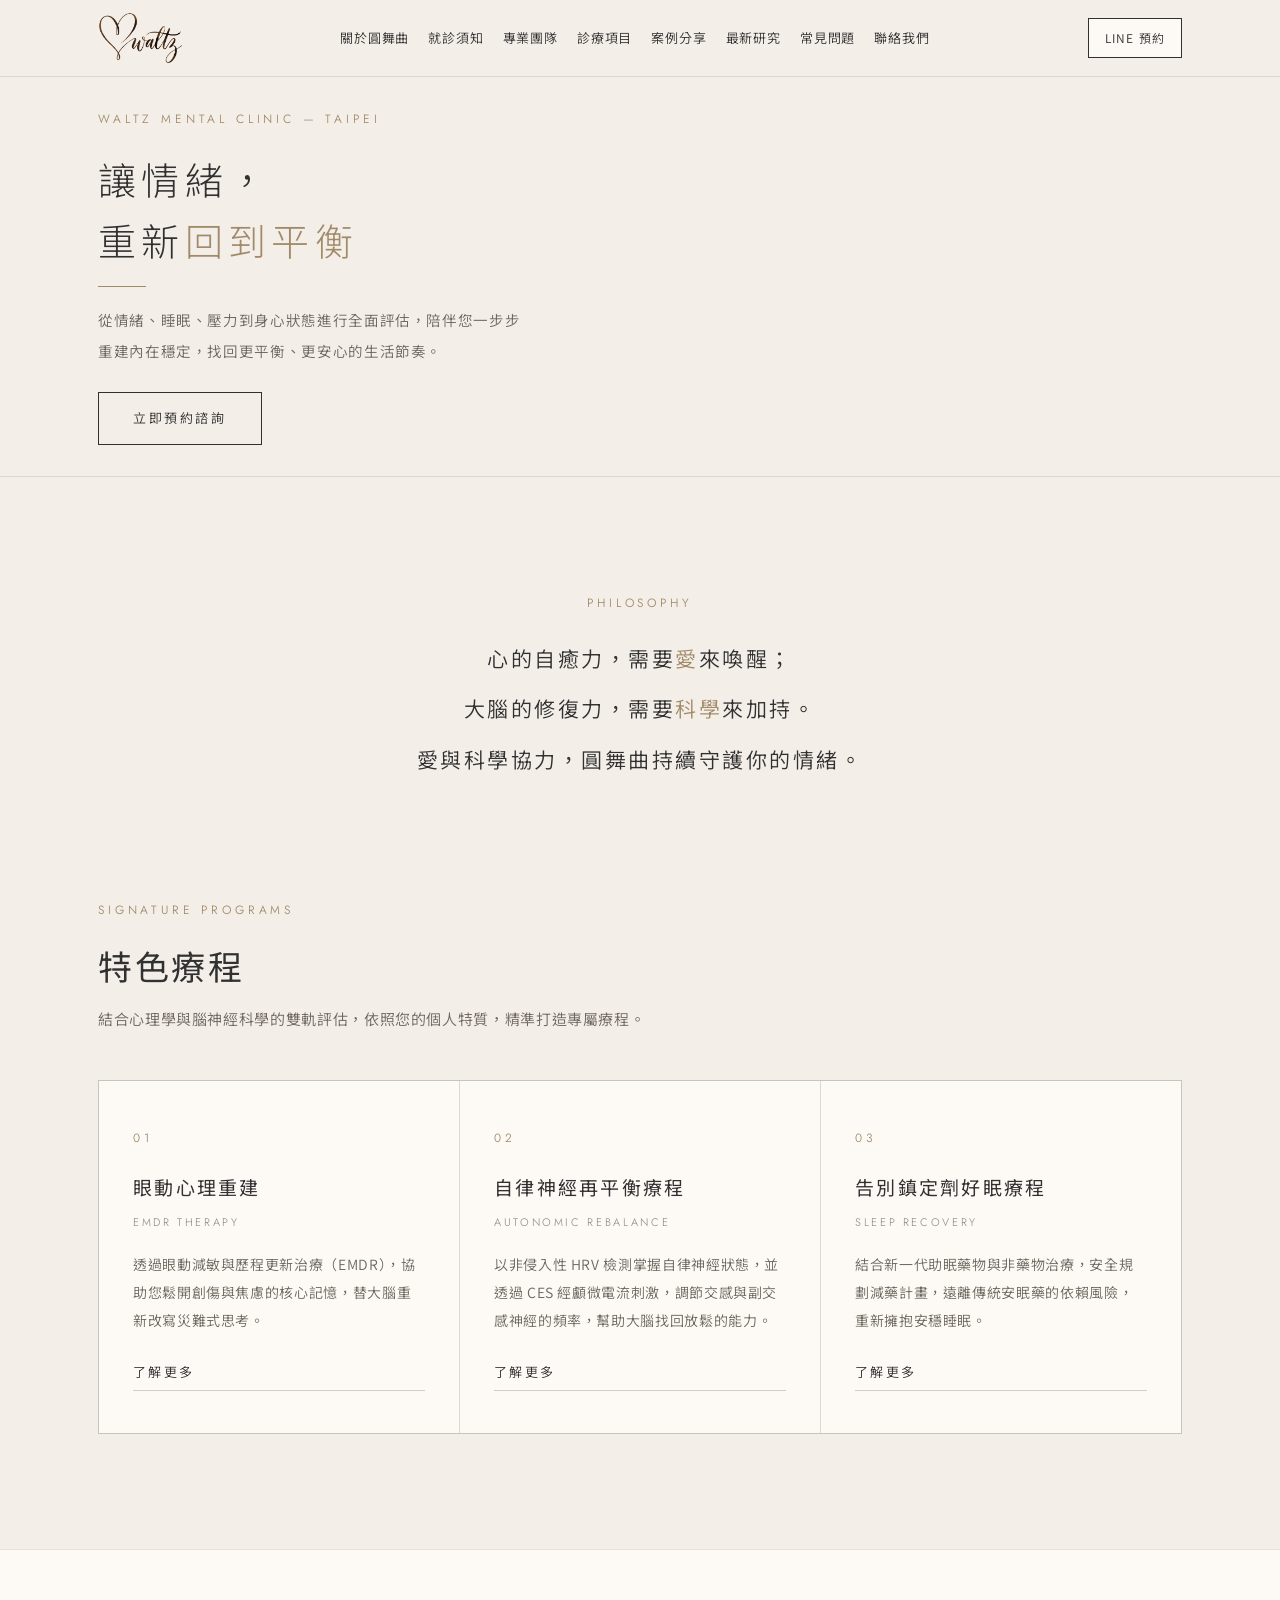
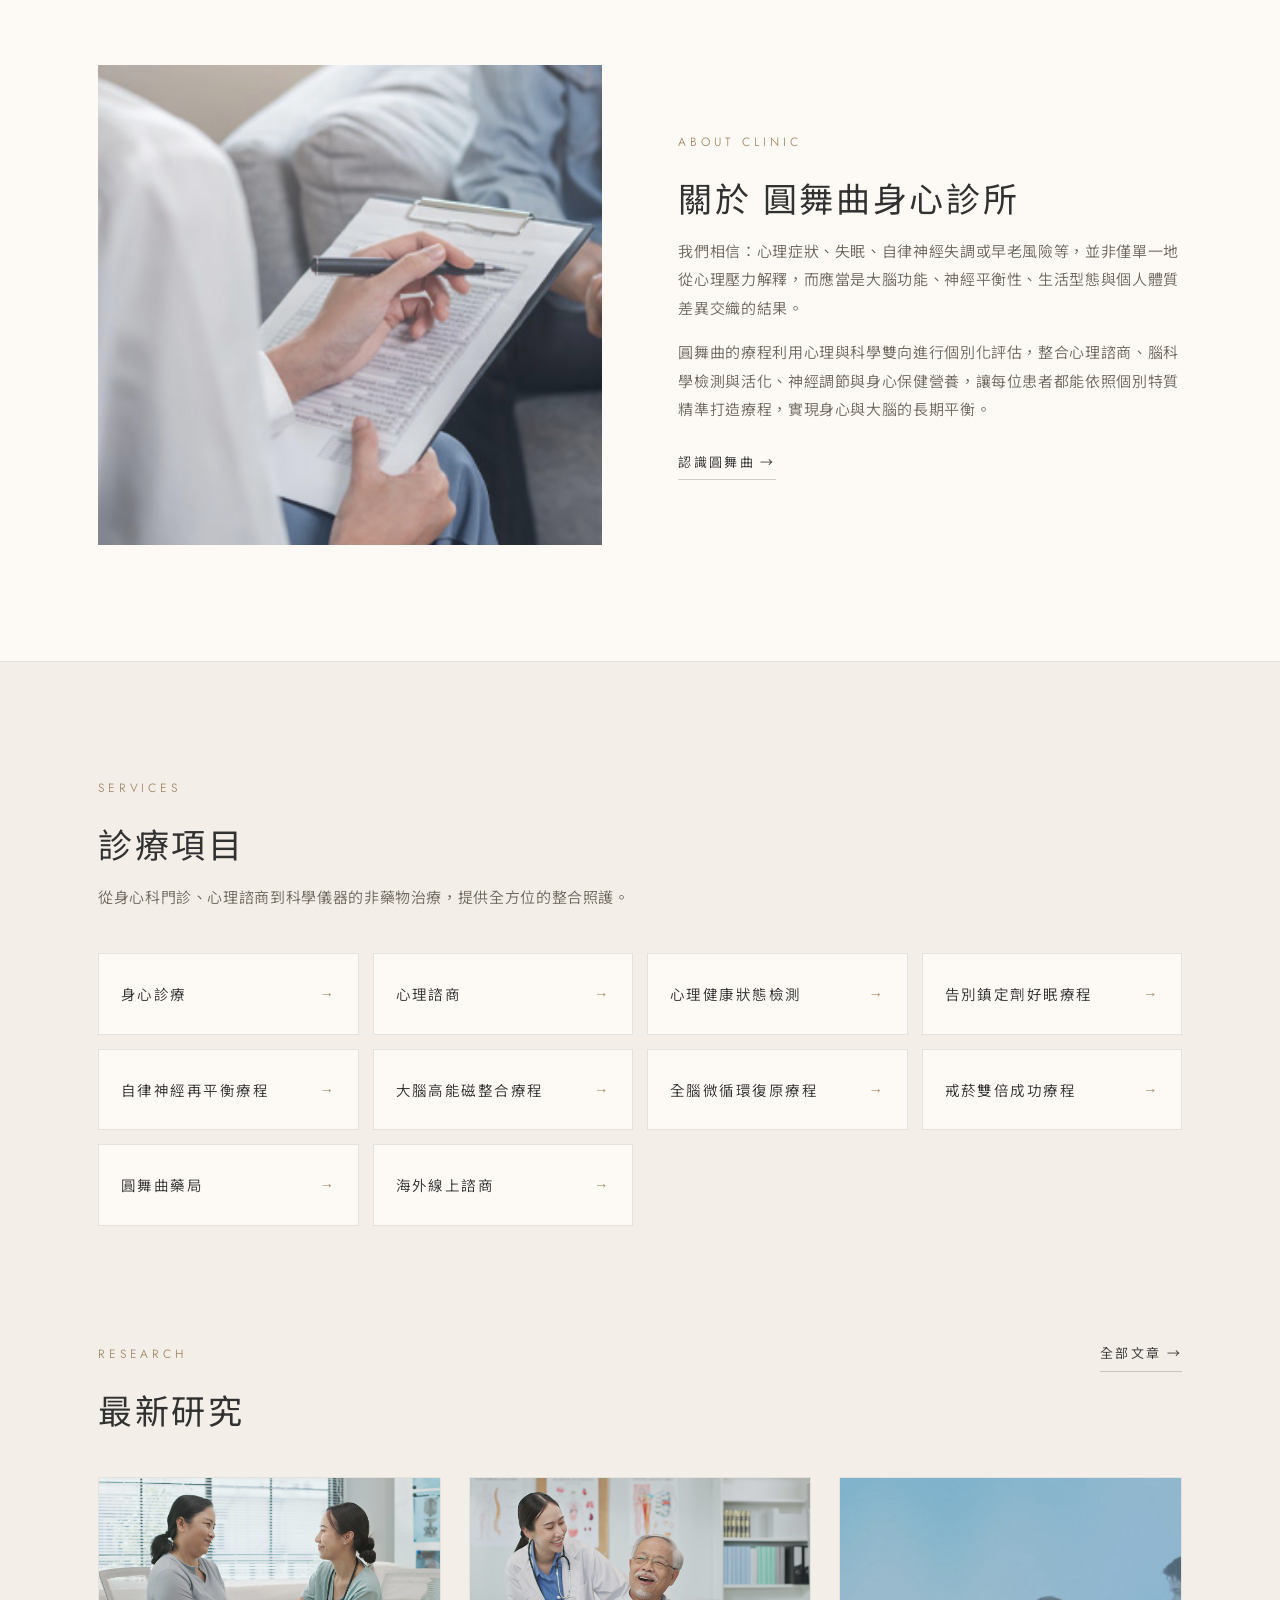
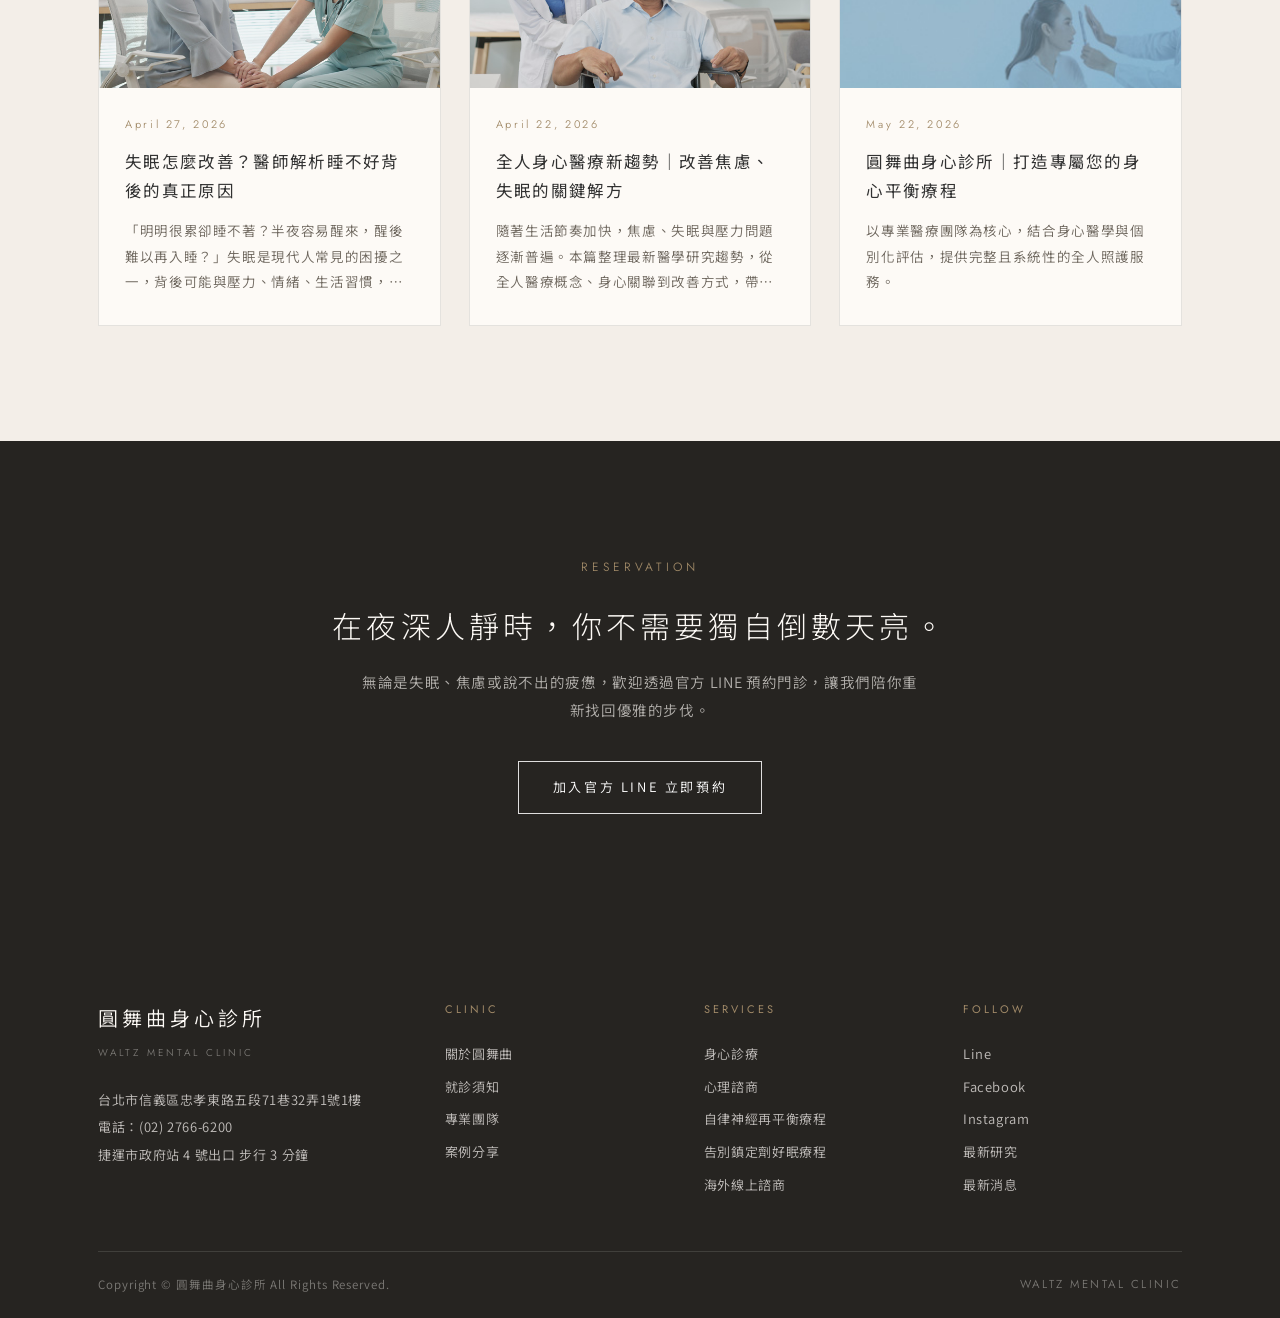
==== index.html @ 3dc19c8d "圓舞曲身心診所網站：補上 css/js/images/media 資源資料夾 Co-Authored-By: Claude Fable 5 <noreply@anthropic.com>" ====
<!DOCTYPE html>
<html lang="zh-Hant">
<head>
<meta charset="UTF-8">
<meta name="viewport" content="width=device-width, initial-scale=1.0">
<title>圓舞曲身心診所｜Waltz Mental Clinic</title>
<meta name="description" content="圓舞曲身心診所－台北信義區身心科診所。整合心理諮商、腦科學檢測與神經調節，為您量身打造身心平衡療程。">
<link rel="preconnect" href="https://fonts.googleapis.com">
<link href="https://fonts.googleapis.com/css2?family=Jost:wght@300;400;500&family=Noto+Sans+TC:wght@300;400;500&display=swap" rel="stylesheet">
<link rel="stylesheet" href="css/style.css">
</head>
<body>

<header>
  <div class="wrap nav">
    <a class="brand" href="index.html"><img src="images/logo-script.png" alt="Waltz 圓舞曲身心診所"></a>
    <nav class="menu">
      <a href="about.html">關於圓舞曲</a>
      <a href="instructions.html">就診須知</a>
      <a href="team.html">專業團隊</a>
      <a href="service.html">診療項目</a>
      <a href="cases.html">案例分享</a>
      <a href="blog.html">最新研究</a>
      <a href="faq.html">常見問題</a>
      <a href="contact.html">聯絡我們</a>
    </nav>
    <a class="nav-cta" href="https://line.me/R/ti/p/@098affux" target="_blank">LINE 預約</a>
    <button class="menu-toggle" aria-label="選單">☰</button>
  </div>
</header>

<!-- Hero -->
<section class="hero-v">
  <video autoplay muted loop playsinline>
    <source src="media/hero.mp4" type="video/mp4">
  </video>
  <div class="veil"></div>
  <div class="txt">
    <div class="wrap">
      <div class="eyebrow">Waltz Mental Clinic — Taipei</div>
      <h1>讓情緒，<br>重新<span class="accent">回到平衡</span></h1>
      <div class="rule"></div>
      <p>從情緒、睡眠、壓力到身心狀態進行全面評估，陪伴您一步步重建內在穩定，找回更平衡、更安心的生活節奏。</p>
      <a class="btn" href="contact.html">立即預約諮詢</a>
    </div>
  </div>
</section>

<!-- Statement -->
<section class="section statement reveal">
  <div class="wrap">
    <div class="eyebrow">Philosophy</div>
    <p>心的自癒力，需要<span class="accent">愛</span>來喚醒；<br>
    大腦的修復力，需要<span class="accent">科學</span>來加持。<br>
    愛與科學協力，圓舞曲持續守護你的情緒。</p>
  </div>
</section>

<!-- Signature Programs -->
<section class="section" style="padding-top:0">
  <div class="wrap">
    <div class="eyebrow reveal">Signature Programs</div>
    <h2 class="sec-title reveal">特色療程</h2>
    <p class="sec-sub reveal" style="margin-bottom:46px">結合心理學與腦神經科學的雙軌評估，依照您的個人特質，精準打造專屬療程。</p>
    <div class="programs reveal">
      <a class="program" href="service.html">
        <div class="num">01</div>
        <h3>眼動心理重建</h3>
        <div class="latin">EMDR Therapy</div>
        <p>透過眼動減敏與歷程更新治療（EMDR），協助您鬆開創傷與焦慮的核心記憶，替大腦重新改寫災難式思考。</p>
        <span class="textlink">了解更多</span>
      </a>
      <a class="program" href="service.html">
        <div class="num">02</div>
        <h3>自律神經再平衡療程</h3>
        <div class="latin">Autonomic Rebalance</div>
        <p>以非侵入性 HRV 檢測掌握自律神經狀態，並透過 CES 經顱微電流刺激，調節交感與副交感神經的頻率，幫助大腦找回放鬆的能力。</p>
        <span class="textlink">了解更多</span>
      </a>
      <a class="program" href="service.html">
        <div class="num">03</div>
        <h3>告別鎮定劑好眠療程</h3>
        <div class="latin">Sleep Recovery</div>
        <p>結合新一代助眠藥物與非藥物治療，安全規劃減藥計畫，遠離傳統安眠藥的依賴風險，重新擁抱安穩睡眠。</p>
        <span class="textlink">了解更多</span>
      </a>
    </div>
  </div>
</section>

<!-- About -->
<section class="section" style="background:var(--paper); border-top:1px solid var(--line-soft); border-bottom:1px solid var(--line-soft)">
  <div class="wrap split">
    <div class="pic reveal"><img src="images/home-about.jpg" alt="關於圓舞曲身心診所"></div>
    <div class="txt reveal">
      <div class="eyebrow">About Clinic</div>
      <h2 class="sec-title">關於 圓舞曲身心診所</h2>
      <p>我們相信：心理症狀、失眠、自律神經失調或早老風險等，並非僅單一地從心理壓力解釋，而應當是大腦功能、神經平衡性、生活型態與個人體質差異交織的結果。</p>
      <p>圓舞曲的療程利用心理與科學雙向進行個別化評估，整合心理諮商、腦科學檢測與活化、神經調節與身心保健營養，讓每位患者都能依照個別特質精準打造療程，實現身心與大腦的長期平衡。</p>
      <a class="textlink" href="about.html" style="margin-top:10px; display:inline-block">認識圓舞曲 →</a>
    </div>
  </div>
</section>

<!-- Services -->
<section class="section">
  <div class="wrap">
    <div class="eyebrow reveal">Services</div>
    <h2 class="sec-title reveal">診療項目</h2>
    <p class="sec-sub reveal" style="margin-bottom:42px">從身心科門診、心理諮商到科學儀器的非藥物治療，提供全方位的整合照護。</p>
    <div class="svc-grid reveal">
      <a class="svc-item" href="service.html">身心診療 <span class="arr">→</span></a>
      <a class="svc-item" href="service.html">心理諮商 <span class="arr">→</span></a>
      <a class="svc-item" href="service.html">心理健康狀態檢測 <span class="arr">→</span></a>
      <a class="svc-item" href="service.html">告別鎮定劑好眠療程 <span class="arr">→</span></a>
      <a class="svc-item" href="service.html">自律神經再平衡療程 <span class="arr">→</span></a>
      <a class="svc-item" href="service.html">大腦高能磁整合療程 <span class="arr">→</span></a>
      <a class="svc-item" href="service.html">全腦微循環復原療程 <span class="arr">→</span></a>
      <a class="svc-item" href="service.html">戒菸雙倍成功療程 <span class="arr">→</span></a>
      <a class="svc-item" href="service.html">圓舞曲藥局 <span class="arr">→</span></a>
      <a class="svc-item" href="service.html">海外線上諮商 <span class="arr">→</span></a>
    </div>
  </div>
</section>

<!-- Research -->
<section class="section" style="padding-top:0">
  <div class="wrap">
    <div style="display:flex; justify-content:space-between; align-items:baseline; margin-bottom:42px">
      <div>
        <div class="eyebrow reveal">Research</div>
        <h2 class="sec-title reveal" style="margin-bottom:0">最新研究</h2>
      </div>
      <a class="textlink reveal" href="blog.html">全部文章 →</a>
    </div>
    <div class="cards reveal">
      <a class="card" href="blog-insomnia.html">
        <div class="thumb"><img src="images/blog-insomnia.jpg" alt="失眠怎麼改善"></div>
        <div class="body">
          <div class="date">April 27, 2026</div>
          <h3>失眠怎麼改善？醫師解析睡不好背後的真正原因</h3>
          <p>「明明很累卻睡不著？半夜容易醒來，醒後難以再入睡？」失眠是現代人常見的困擾之一，背後可能與壓力、情緒、生活習慣，甚至身心狀況有關。</p>
        </div>
      </a>
      <a class="card" href="blog-holistic.html">
        <div class="thumb"><img src="images/blog-holistic.jpg" alt="全人身心醫療新趨勢"></div>
        <div class="body">
          <div class="date">April 22, 2026</div>
          <h3>全人身心醫療新趨勢｜改善焦慮、失眠的關鍵解方</h3>
          <p>隨著生活節奏加快，焦慮、失眠與壓力問題逐漸普遍。本篇整理最新醫學研究趨勢，從全人醫療概念、身心關聯到改善方式，帶您快速理解。</p>
        </div>
      </a>
      <a class="card" href="news.html">
        <div class="thumb"><img src="images/news-1.jpg" alt="最新消息"></div>
        <div class="body">
          <div class="date">May 22, 2026</div>
          <h3>圓舞曲身心診所｜打造專屬您的身心平衡療程</h3>
          <p>以專業醫療團隊為核心，結合身心醫學與個別化評估，提供完整且系統性的全人照護服務。</p>
        </div>
      </a>
    </div>
  </div>
</section>

<!-- CTA -->
<section class="section cta-band">
  <div class="wrap reveal">
    <div class="eyebrow">Reservation</div>
    <h2>在夜深人靜時，你不需要獨自倒數天亮。</h2>
    <p>無論是失眠、焦慮或說不出的疲憊，歡迎透過官方 LINE 預約門診，讓我們陪你重新找回優雅的步伐。</p>
    <a class="btn light" href="https://line.me/R/ti/p/@098affux" target="_blank">加入官方 LINE 立即預約</a>
  </div>
</section>

<footer>
  <div class="wrap">
    <div class="foot-main">
      <div class="foot-brand">
        <div class="zh">圓舞曲身心診所</div>
        <div class="latin">Waltz Mental Clinic</div>
        <p>台北市信義區忠孝東路五段71巷32弄1號1樓<br>電話：(02) 2766-6200<br>捷運市政府站 4 號出口 步行 3 分鐘</p>
      </div>
      <div>
        <h4>Clinic</h4>
        <ul>
          <li><a href="about.html">關於圓舞曲</a></li>
          <li><a href="instructions.html">就診須知</a></li>
          <li><a href="team.html">專業團隊</a></li>
          <li><a href="cases.html">案例分享</a></li>
        </ul>
      </div>
      <div>
        <h4>Services</h4>
        <ul>
          <li><a href="service.html">身心診療</a></li>
          <li><a href="service.html">心理諮商</a></li>
          <li><a href="service.html">自律神經再平衡療程</a></li>
          <li><a href="service.html">告別鎮定劑好眠療程</a></li>
          <li><a href="service.html">海外線上諮商</a></li>
        </ul>
      </div>
      <div>
        <h4>Follow</h4>
        <ul>
          <li><a href="https://line.me/R/ti/p/@098affux" target="_blank">Line</a></li>
          <li><a href="https://www.facebook.com/waltzmental" target="_blank">Facebook</a></li>
          <li><a href="https://www.instagram.com/waltzmental/" target="_blank">Instagram</a></li>
          <li><a href="blog.html">最新研究</a></li>
          <li><a href="news.html">最新消息</a></li>
        </ul>
      </div>
    </div>
    <div class="foot-bottom">
      <span>Copyright © 圓舞曲身心診所 All Rights Reserved.</span>
      <span class="en">Waltz Mental Clinic</span>
    </div>
  </div>
</footer>

<script src="js/main.js"></script>
</body>
</html>
---- css/style.css ----
/* ============================================================
   圓舞曲身心診所 — Waltz Mental Clinic
   Design system: warm cream / charcoal, editorial minimal
   ============================================================ */

:root{
  --cream:      #F3EEE8;   /* 頁面底色 */
  --paper:      #FDFAF6;   /* 卡片、亮面 */
  --ink:        #313131;   /* 主要文字 */
  --ink-soft:   #6E675E;   /* 次要文字 */
  --ink-faint:  #9C948A;   /* 註記 */
  --line:       rgba(49,49,49,.22);
  --line-soft:  rgba(49,49,49,.12);
  --accent:     #A18A68;   /* 暖金棕，僅點綴 */
  --dark:       #262421;   /* 深色區塊 */
  --font-latin: "Jost", sans-serif;
  --font-tc:    "Noto Sans TC", "PingFang TC", "Microsoft JhengHei", sans-serif;
}

*{ margin:0; padding:0; box-sizing:border-box; }
html{ scroll-behavior:smooth; }
body{
  background:var(--cream);
  color:var(--ink);
  font-family:var(--font-tc);
  font-weight:350;
  font-size:16px;
  line-height:1.9;
  letter-spacing:.04em;
  -webkit-font-smoothing:antialiased;
}
img{ max-width:100%; display:block; }
a{ color:inherit; text-decoration:none; transition:opacity .25s, color .25s, background .25s; }
a:hover{ opacity:.65; }
ul{ list-style:none; }

/* ---------- typography ---------- */
.en{ font-family:var(--font-latin); letter-spacing:.22em; text-transform:uppercase; }
.eyebrow{
  font-family:var(--font-latin);
  font-size:12px; letter-spacing:.32em; text-transform:uppercase;
  color:var(--accent); margin-bottom:18px;
}
h1,h2,h3{ font-weight:400; letter-spacing:.08em; }
.sec-title{ font-size:clamp(24px,3.2vw,34px); line-height:1.5; margin-bottom:14px; }
.sec-sub{ color:var(--ink-soft); font-size:15px; max-width:640px; }

/* ---------- layout ---------- */
.wrap{ max-width:1180px; margin:0 auto; padding:0 clamp(20px,4vw,48px); }
.section{ padding:clamp(72px,9vw,130px) 0; }
.hairline{ border:none; border-top:1px solid var(--line-soft); }

/* ---------- header ---------- */
header{
  position:sticky; top:0; z-index:100;
  background:rgba(243,238,232,.92); backdrop-filter:blur(10px);
  border-bottom:1px solid var(--line-soft);
}
.nav{
  display:flex; align-items:center; justify-content:space-between;
  height:76px;
}
.brand{ display:flex; align-items:center; flex-shrink:0; }
.brand img{ height:52px; width:auto; display:block; }
nav.menu{
  display:flex; gap:clamp(10px,1.5vw,22px);
  font-size:13px; letter-spacing:.06em; white-space:nowrap;
}
nav.menu a.active{ color:var(--accent); }
.nav-cta{
  font-size:12px; letter-spacing:.1em; white-space:nowrap; flex-shrink:0;
  border:1px solid var(--ink); padding:8px 16px;
  background:var(--paper);
}
.nav-cta:hover{ background:var(--ink); color:var(--paper); opacity:1; }
.menu-toggle{ display:none; background:none; border:none; font-size:22px; cursor:pointer; color:var(--ink); }

/* ---------- page head (inner pages, typographic) ---------- */
.page-head{
  padding:clamp(56px,8vw,100px) 0 clamp(30px,4vw,48px);
  border-bottom:1px solid var(--line-soft);
  position:relative; overflow:hidden;
}
.page-head h1{ font-size:clamp(28px,4vw,42px); letter-spacing:.16em; font-weight:350; }
.page-head .watermark{
  position:absolute; right:clamp(-30px,2vw,60px); bottom:-28px;
  font-family:var(--font-latin); font-size:clamp(70px,12vw,150px);
  letter-spacing:.1em; text-transform:uppercase;
  color:transparent; -webkit-text-stroke:1px rgba(49,49,49,.08);
  pointer-events:none; user-select:none; white-space:nowrap;
}
.crumbs{ font-size:12px; color:var(--ink-faint); letter-spacing:.1em; padding:18px 0 0; }
.crumbs a:hover{ color:var(--accent); opacity:1; }

/* ---------- hero (home, video banner: text left / video right) ---------- */
.hero-v{
  position:relative; height:clamp(300px,36vw,400px);
  overflow:hidden; border-bottom:1px solid var(--line-soft);
  background:var(--cream);
}
.hero-v video{
  position:absolute; top:0; right:0; height:100%; width:62%;
  object-fit:cover; object-position:center;
  filter:sepia(.08) saturate(.92);
}
.hero-v .veil{
  position:absolute; inset:0;
  background:
    linear-gradient(90deg, var(--cream) 34%, rgba(243,238,232,.55) 46%, rgba(243,238,232,0) 60%),
    linear-gradient(to bottom, rgba(243,238,232,0) 82%, rgba(243,238,232,.5) 100%);
}
.hero-v .txt{
  position:relative; z-index:2; height:100%;
  display:flex; align-items:center;
}
.hero-v .txt .wrap{ width:100%; }
.hero-v h1{
  font-size:clamp(26px,3.4vw,38px); line-height:1.6;
  letter-spacing:.14em; margin-bottom:16px; font-weight:300; color:var(--ink);
}
.hero-v h1 .accent{ color:var(--accent); }
.hero-v p{
  font-size:14.5px; line-height:2.1; color:var(--ink-soft);
  margin-bottom:26px; max-width:430px;
}
.hero-v .rule{ width:48px; height:1px; background:var(--accent); margin:0 0 18px; }
@media (max-width:760px){
  .hero-v{ height:auto; }
  .hero-v video{ position:relative; width:100%; height:220px; display:block; }
  .hero-v .veil{ background:linear-gradient(to top, var(--cream) 4%, rgba(243,238,232,0) 40%); }
  .hero-v .txt{ padding:30px 0 44px; }
}

/* ---------- hero (home, editorial) ---------- */
.hero{
  position:relative; overflow:hidden;
  padding:clamp(70px,9vw,130px) 0 clamp(70px,9vw,120px);
  background:
    radial-gradient(ellipse 900px 480px at 82% 18%, rgba(161,138,104,.12), transparent 65%),
    var(--cream);
  border-bottom:1px solid var(--line-soft);
}
.hero .watermark{
  position:absolute; left:50%; transform:translateX(-50%);
  bottom:-34px;
  font-family:var(--font-latin); font-size:clamp(90px,16vw,210px);
  letter-spacing:.12em; text-transform:uppercase;
  color:transparent; -webkit-text-stroke:1px rgba(49,49,49,.07);
  pointer-events:none; user-select:none; white-space:nowrap;
}
.hero-grid{ display:grid; grid-template-columns:1.1fr .9fr; gap:clamp(40px,7vw,100px); align-items:center; }
.hero-copy h1{ font-size:clamp(32px,4.8vw,52px); line-height:1.65; letter-spacing:.14em; margin-bottom:26px; font-weight:300; }
.hero-copy h1 .accent{ color:var(--accent); }
.hero-copy p{ font-size:15.5px; line-height:2.2; color:var(--ink-soft); margin-bottom:40px; max-width:440px; }
.hero-copy .rule{ width:56px; height:1px; background:var(--accent); margin:0 0 30px; }
.hero-pic{ position:relative; }
.hero-pic img{
  width:100%; height:clamp(340px,42vw,520px); object-fit:cover;
}
.hero-pic::before{
  content:""; position:absolute; top:-18px; right:-18px; left:38px; bottom:38px;
  border:1px solid var(--line); z-index:0;
}
.hero-pic img{ position:relative; z-index:1; }
.hero-pic .caption{
  position:absolute; z-index:2; left:-10px; bottom:-14px;
  background:var(--paper); border:1px solid var(--line-soft);
  padding:10px 22px; font-family:var(--font-latin);
  font-size:10.5px; letter-spacing:.3em; text-transform:uppercase; color:var(--ink-soft);
}

/* ---------- unified warm tone for photos ---------- */
.split .pic img, .card .thumb img, .doctor-hero .pic img,
.article .lead-img img, .hero-pic img{
  filter:sepia(.22) saturate(.72) contrast(.97) brightness(1.03);
}

/* ---------- buttons ---------- */
.btn{
  display:inline-block; font-size:13px; letter-spacing:.2em;
  border:1px solid var(--ink); padding:13px 34px;
  background:transparent; color:var(--ink); cursor:pointer;
}
.btn:hover{ background:var(--ink); color:var(--paper); opacity:1; }
.btn.light{ border-color:rgba(255,255,255,.85); color:#fff; }
.btn.light:hover{ background:var(--paper); color:var(--ink); border-color:var(--paper); }
.btn.solid{ background:var(--ink); color:var(--paper); }
.btn.solid:hover{ background:var(--accent); border-color:var(--accent); }
.textlink{
  font-size:13px; letter-spacing:.18em; color:var(--ink);
  border-bottom:1px solid var(--line); padding-bottom:5px;
}
.textlink:hover{ color:var(--accent); border-color:var(--accent); opacity:1; }

/* ---------- statement (opening philosophy) ---------- */
.statement{ text-align:center; }
.statement p{
  font-size:clamp(17px,2.2vw,21px); line-height:2.4; letter-spacing:.12em;
  color:var(--ink); max-width:760px; margin:0 auto;
}
.statement .accent{ color:var(--accent); }

/* ---------- signature programs ---------- */
.programs{ display:grid; grid-template-columns:repeat(3,1fr); gap:1px; background:var(--line-soft); border:1px solid var(--line-soft); }
.program{ background:var(--paper); padding:46px 34px 42px; display:flex; flex-direction:column; }
.program .num{ font-family:var(--font-latin); font-size:12px; letter-spacing:.3em; color:var(--accent); margin-bottom:20px; }
.program h3{ font-size:19px; letter-spacing:.12em; margin-bottom:6px; }
.program .latin{ font-family:var(--font-latin); font-size:11px; letter-spacing:.24em; text-transform:uppercase; color:var(--ink-faint); margin-bottom:18px; }
.program p{ font-size:14px; color:var(--ink-soft); line-height:2; flex:1; margin-bottom:26px; }

/* ---------- split section ---------- */
.split{ display:grid; grid-template-columns:1fr 1fr; gap:clamp(36px,6vw,90px); align-items:center; }
.split .pic{ position:relative; }
.split .pic img{ width:100%; height:clamp(320px,38vw,480px); object-fit:cover; filter:saturate(.85); }
.split .pic::after{
  content:""; position:absolute; top:16px; left:16px; right:-16px; bottom:-16px;
  border:1px solid var(--line); z-index:-1;
}
.split .txt p{ color:var(--ink-soft); font-size:15px; margin-bottom:16px; }
.split .txt blockquote{
  border-left:2px solid var(--accent); padding-left:20px; margin:26px 0;
  color:var(--ink); font-size:15px; letter-spacing:.08em;
}

/* ---------- services grid ---------- */
.svc-grid{ display:grid; grid-template-columns:repeat(auto-fill,minmax(210px,1fr)); gap:14px; }
.svc-item{
  background:var(--paper); border:1px solid var(--line-soft);
  padding:26px 22px; font-size:14.5px; letter-spacing:.1em;
  display:flex; justify-content:space-between; align-items:center;
}
.svc-item span.arr{ font-family:var(--font-latin); color:var(--accent); }
.svc-item:hover{ border-color:var(--accent); opacity:1; }

/* ---------- cards (news / blog) ---------- */
.cards{ display:grid; grid-template-columns:repeat(auto-fit,minmax(280px,1fr)); gap:28px; }
.card{ background:var(--paper); border:1px solid var(--line-soft); display:flex; flex-direction:column; }
.card .thumb{ overflow:hidden; }
.card .thumb img{ width:100%; height:210px; object-fit:cover; filter:saturate(.85); transition:transform .6s; }
.card:hover .thumb img{ transform:scale(1.04); }
.card .body{ padding:26px 26px 30px; flex:1; display:flex; flex-direction:column; }
.card .date{ font-family:var(--font-latin); font-size:11px; letter-spacing:.24em; color:var(--accent); margin-bottom:12px; }
.card h3{ font-size:16.5px; line-height:1.8; margin-bottom:12px; }
.card p{ font-size:13.5px; color:var(--ink-soft); flex:1; display:-webkit-box; -webkit-line-clamp:3; -webkit-box-orient:vertical; overflow:hidden; }

/* ---------- list rows (news list) ---------- */
.rows .row{
  display:flex; gap:28px; align-items:baseline;
  padding:26px 6px; border-bottom:1px solid var(--line-soft);
}
.rows .row .date{ font-family:var(--font-latin); font-size:12px; letter-spacing:.18em; color:var(--accent); white-space:nowrap; }
.rows .row h3{ font-size:15.5px; font-weight:400; }

/* ---------- dark CTA band ---------- */
.cta-band{ background:var(--dark); color:var(--paper); text-align:center; }
.cta-band .eyebrow{ color:var(--accent); }
.cta-band h2{ font-size:clamp(22px,3vw,30px); line-height:1.9; letter-spacing:.14em; margin-bottom:14px; font-weight:300; }
.cta-band p{ color:rgba(253,250,246,.65); font-size:14.5px; max-width:560px; margin:0 auto 38px; }

/* ---------- tables ---------- */
.table-scroll{ overflow-x:auto; }
table.tbl{ width:100%; border-collapse:collapse; background:var(--paper); font-size:14px; min-width:640px; }
table.tbl th, table.tbl td{
  border:1px solid var(--line-soft); padding:14px 16px; text-align:center;
  font-weight:400; letter-spacing:.06em;
}
table.tbl thead th{ background:var(--dark); color:var(--paper); font-size:13px; letter-spacing:.14em; }
table.tbl td.head{ background:#EAE3D9; }
table.tbl td.rest{ color:var(--ink-faint); }

/* ---------- steps ---------- */
.steps{ counter-reset:step; display:grid; gap:14px; }
.step{
  background:var(--paper); border:1px solid var(--line-soft);
  padding:30px 34px; display:flex; gap:30px; align-items:flex-start;
}
.step .no{ font-family:var(--font-latin); font-size:26px; color:var(--accent); letter-spacing:.1em; min-width:56px; }
.step h3{ font-size:16.5px; margin-bottom:8px; }
.step p{ font-size:14px; color:var(--ink-soft); }
.step ul{ margin-top:8px; }
.step li{ font-size:14px; color:var(--ink-soft); padding-left:16px; position:relative; }
.step li::before{ content:"—"; position:absolute; left:0; color:var(--accent); }

/* ---------- info blocks ---------- */
.info-cols{ display:grid; grid-template-columns:repeat(auto-fit,minmax(260px,1fr)); gap:14px; }
.info-box{ background:var(--paper); border:1px solid var(--line-soft); padding:32px 30px; }
.info-box h3{ font-size:15.5px; letter-spacing:.14em; margin-bottom:14px; color:var(--ink); display:flex; align-items:center; gap:10px; }
.info-box h3::before{ content:""; width:18px; height:1px; background:var(--accent); }
.info-box p, .info-box li{ font-size:13.8px; color:var(--ink-soft); }
.info-box li{ padding:4px 0; }

/* notice / highlight */
.notice{
  background:var(--paper); border:1px solid var(--line);
  padding:34px 36px; margin-top:34px;
}
.notice h3{ font-size:16px; letter-spacing:.14em; margin-bottom:12px; color:var(--accent); }
.notice p{ font-size:14px; color:var(--ink-soft); }

/* ---------- FAQ accordion ---------- */
.faq-item{ border-bottom:1px solid var(--line-soft); }
.faq-item summary{
  cursor:pointer; list-style:none; padding:26px 44px 26px 6px;
  font-size:15.5px; letter-spacing:.08em; position:relative;
}
.faq-item summary::-webkit-details-marker{ display:none; }
.faq-item summary::after{
  content:"+"; position:absolute; right:10px; top:50%; transform:translateY(-50%);
  font-family:var(--font-latin); font-size:20px; color:var(--accent);
}
.faq-item[open] summary::after{ content:"—"; font-size:14px; }
.faq-item .ans{ padding:0 6px 30px; color:var(--ink-soft); font-size:14.5px; max-width:820px; }

/* ---------- team ---------- */
.doctor-hero{ display:grid; grid-template-columns:minmax(280px,420px) 1fr; gap:clamp(36px,6vw,80px); align-items:start; }
.doctor-hero .pic img{ width:100%; object-fit:cover; filter:saturate(.85); }
.quote{
  font-size:clamp(16px,2vw,19px); letter-spacing:.14em; line-height:2.2;
  color:var(--ink); border-left:2px solid var(--accent); padding-left:22px; margin:22px 0 26px;
}
.tag-list{ display:flex; flex-wrap:wrap; gap:10px; margin:20px 0 30px; }
.tag{ border:1px solid var(--line); background:var(--paper); font-size:12.5px; letter-spacing:.1em; padding:7px 16px; color:var(--ink-soft); }

/* credential columns */
.creds{ display:grid; grid-template-columns:repeat(auto-fit,minmax(280px,1fr)); gap:14px; margin-top:40px; }

/* ---------- article ---------- */
.article{ max-width:780px; margin:0 auto; }
.article .meta{ font-family:var(--font-latin); font-size:12px; letter-spacing:.2em; color:var(--accent); margin-bottom:16px; }
.article h1{ font-size:clamp(24px,3.4vw,32px); line-height:1.7; margin-bottom:34px; }
.article .lead-img img{ width:100%; margin:0 0 40px; }
.article h2{ font-size:20px; letter-spacing:.1em; margin:52px 0 18px; padding-bottom:12px; border-bottom:1px solid var(--line-soft); }
.article h3{ font-size:16.5px; margin:30px 0 8px; color:var(--ink); }
.article p{ color:var(--ink-soft); font-size:15px; margin-bottom:18px; }
.article ul{ margin:0 0 22px; }
.article li{ color:var(--ink-soft); font-size:15px; padding:5px 0 5px 20px; position:relative; }
.article li::before{ content:"—"; position:absolute; left:0; color:var(--accent); }
.article .callout{
  background:var(--paper); border-left:2px solid var(--accent);
  padding:22px 26px; margin:30px 0; font-size:14.5px; color:var(--ink);
}
.author-box{
  display:flex; gap:22px; align-items:center; background:var(--paper);
  border:1px solid var(--line-soft); padding:28px 30px; margin-top:60px;
}
.author-box img{ width:64px; height:64px; border-radius:50%; object-fit:cover; }
.author-box h3{ font-size:15px; margin-bottom:6px; }
.author-box p{ font-size:13px; color:var(--ink-soft); margin:0; }

/* ---------- GAD-7 quiz ---------- */
.quiz{ background:var(--paper); border:1px solid var(--line-soft); padding:clamp(28px,4vw,48px); }
.quiz .scale{ font-size:12.5px; color:var(--ink-faint); margin-bottom:26px; letter-spacing:.06em; }
.q-row{ padding:18px 0; border-bottom:1px solid var(--line-soft); display:flex; flex-wrap:wrap; gap:14px; align-items:center; justify-content:space-between; }
.q-row .q{ font-size:14.5px; flex:1 1 320px; }
.q-opts{ display:flex; gap:8px; }
.q-opts label{
  border:1px solid var(--line); width:38px; height:38px; display:flex;
  align-items:center; justify-content:center; font-family:var(--font-latin);
  font-size:14px; cursor:pointer; background:var(--cream); color:var(--ink-soft);
}
.q-opts input{ display:none; }
.q-opts input:checked + span{ }
.q-opts label:has(input:checked){ background:var(--ink); color:var(--paper); border-color:var(--ink); }
.quiz-result{ margin-top:30px; text-align:center; }
.quiz-result .score{ font-family:var(--font-latin); font-size:40px; color:var(--accent); letter-spacing:.1em; }
.quiz-result .verdict{ font-size:15px; letter-spacing:.14em; margin-top:6px; }

/* ---------- contact ---------- */
.contact-grid{ display:grid; grid-template-columns:1fr 1.2fr; gap:clamp(36px,6vw,80px); }
.field{ margin-bottom:22px; }
.field label{ display:block; font-size:12.5px; letter-spacing:.2em; color:var(--ink-soft); margin-bottom:8px; }
.field input, .field textarea{
  width:100%; background:var(--paper); border:1px solid var(--line);
  padding:13px 16px; font-family:var(--font-tc); font-size:14.5px; color:var(--ink);
  outline:none;
}
.field input:focus, .field textarea:focus{ border-color:var(--accent); }

/* ---------- footer ---------- */
footer{ background:var(--dark); color:rgba(253,250,246,.72); margin-top:0; }
.foot-main{ display:grid; grid-template-columns:1.4fr 1fr 1fr 1fr; gap:40px; padding:70px 0 50px; }
.foot-brand .zh{ color:var(--paper); font-size:20px; letter-spacing:.2em; margin-bottom:6px; }
.foot-brand .latin{ font-family:var(--font-latin); font-size:10px; letter-spacing:.3em; text-transform:uppercase; color:rgba(253,250,246,.4); margin-bottom:24px; }
.foot-brand p{ font-size:13px; line-height:2.1; }
footer h4{ font-family:var(--font-latin); font-size:11px; letter-spacing:.28em; text-transform:uppercase; color:var(--accent); margin-bottom:18px; font-weight:400; }
footer li{ padding:4px 0; font-size:13px; }
footer a:hover{ color:var(--paper); opacity:1; }
.foot-bottom{
  border-top:1px solid rgba(253,250,246,.12);
  padding:22px 0; font-size:11.5px; letter-spacing:.08em;
  display:flex; justify-content:space-between; flex-wrap:wrap; gap:10px;
  color:rgba(253,250,246,.4);
}

/* ---------- reveal animation ---------- */
.reveal{ opacity:0; transform:translateY(26px); transition:opacity .9s ease, transform .9s ease; }
.reveal.on{ opacity:1; transform:none; }

/* ---------- responsive ---------- */
@media (max-width: 1180px){
  nav.menu{
    display:none; position:absolute; top:76px; left:0; right:0;
    background:var(--cream); border-bottom:1px solid var(--line-soft);
    flex-direction:column; gap:0; padding:10px 0; white-space:normal;
  }
  nav.menu.open{ display:flex; }
  nav.menu a{ padding:13px clamp(20px,4vw,48px); border-top:1px solid var(--line-soft); }
  .menu-toggle{ display:block; }
}
@media (max-width: 900px){
  .nav-cta{ display:none; }
  .programs{ grid-template-columns:1fr; }
  .split, .contact-grid, .doctor-hero, .hero-grid{ grid-template-columns:1fr; }
  .hero-pic::before{ display:none; }
  .split .pic::after{ display:none; }
  .foot-main{ grid-template-columns:1fr 1fr; }
}
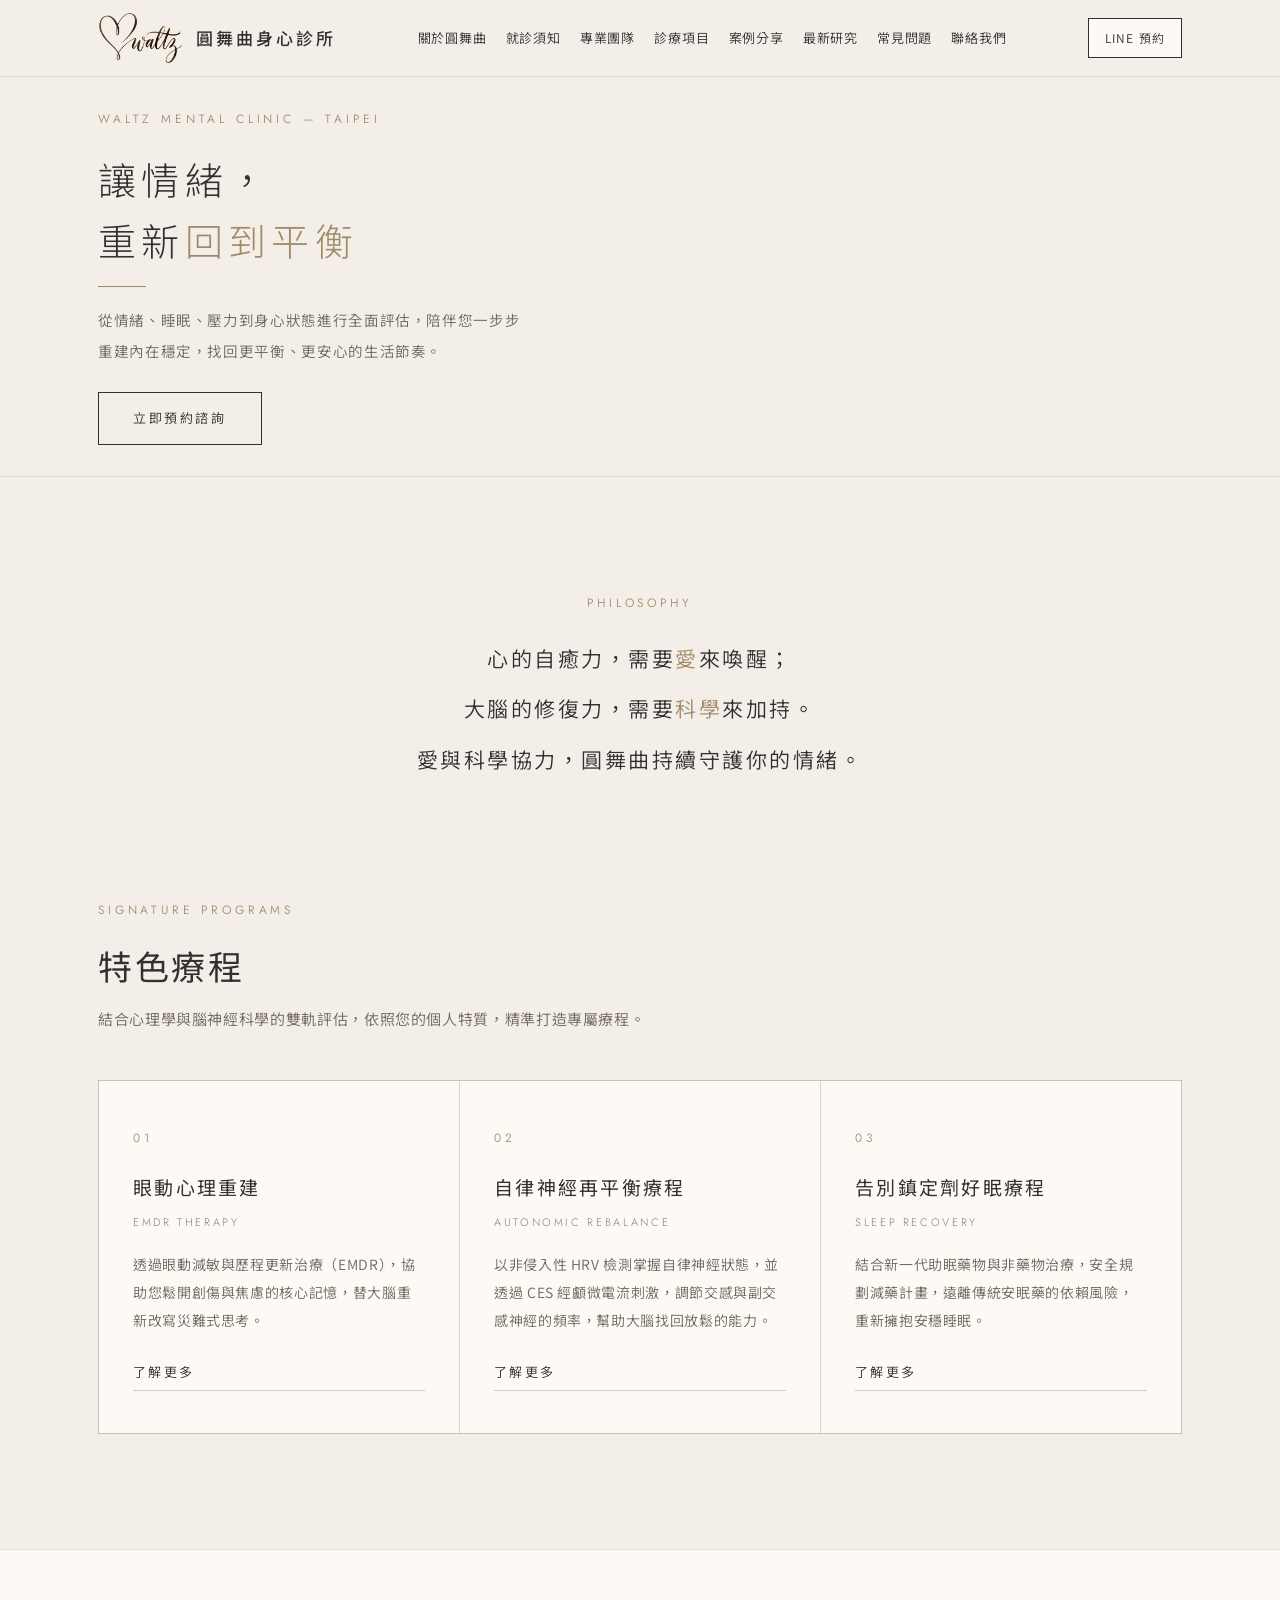
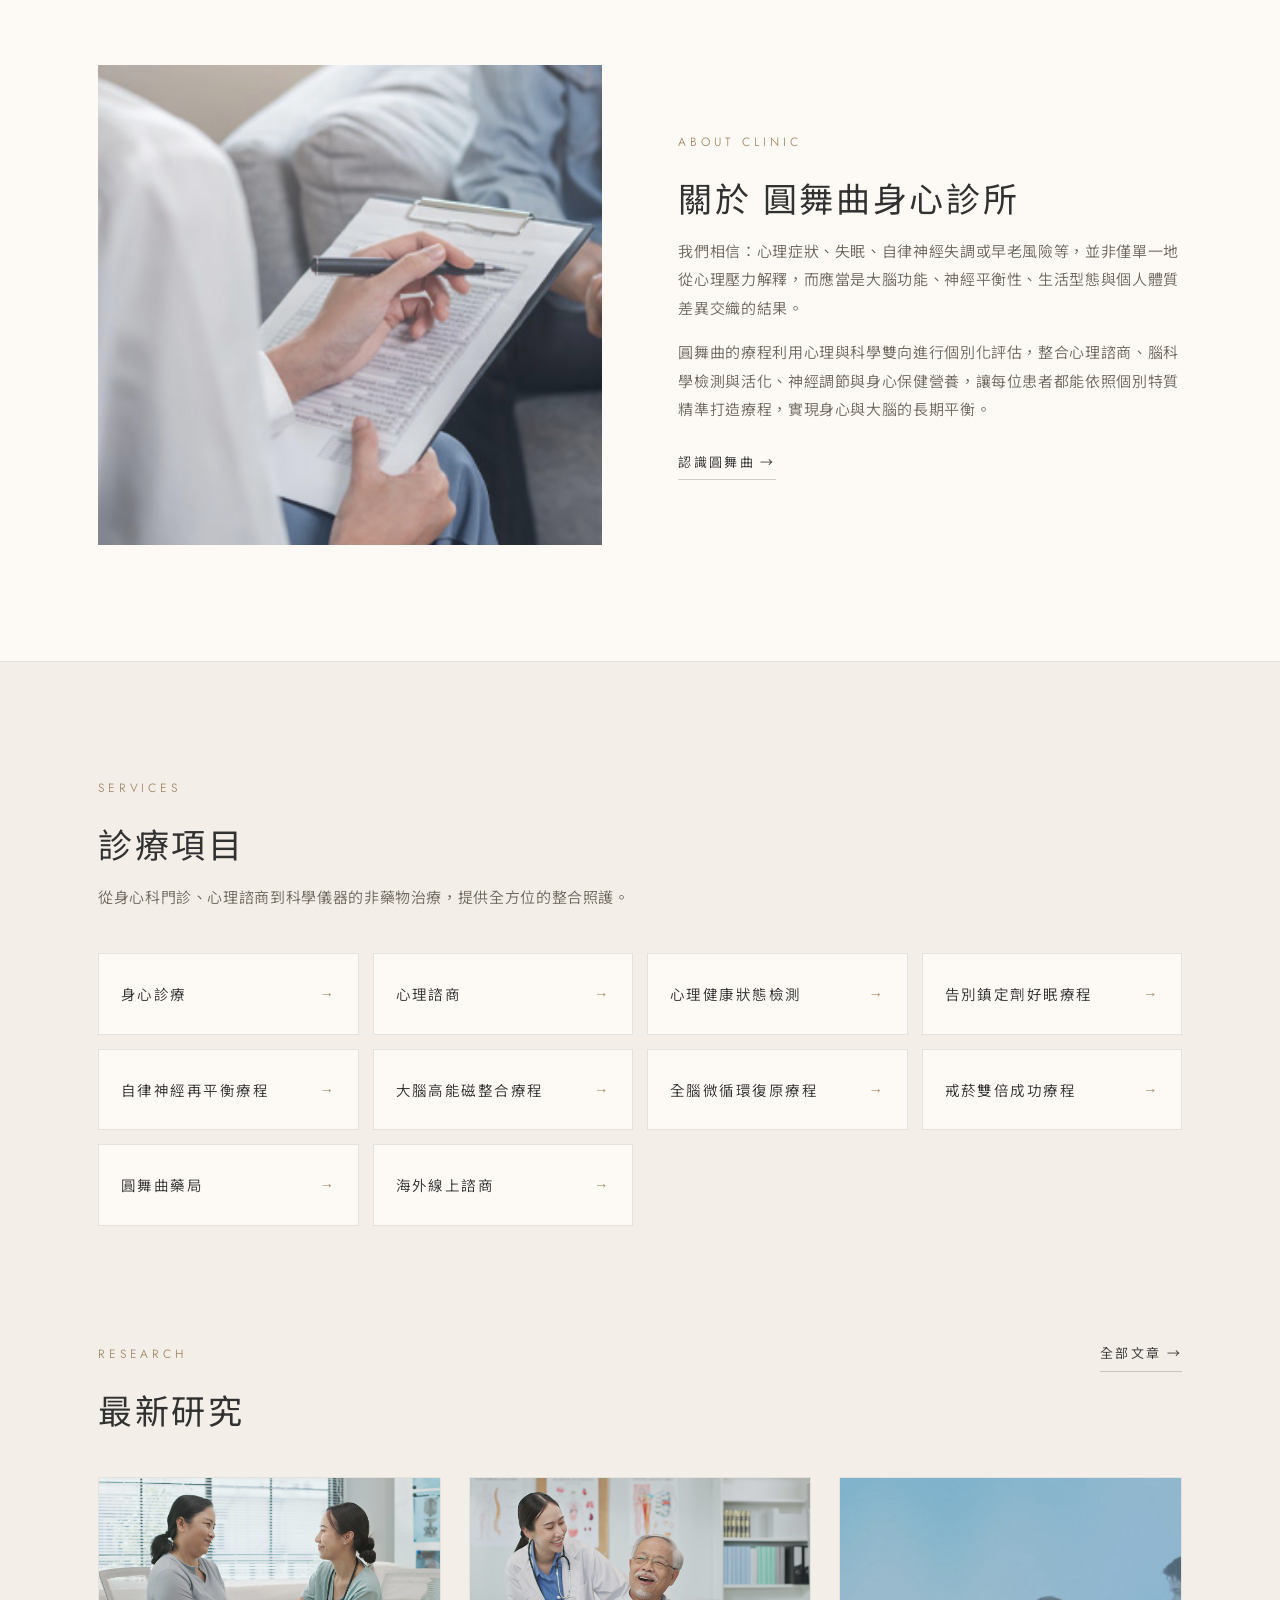
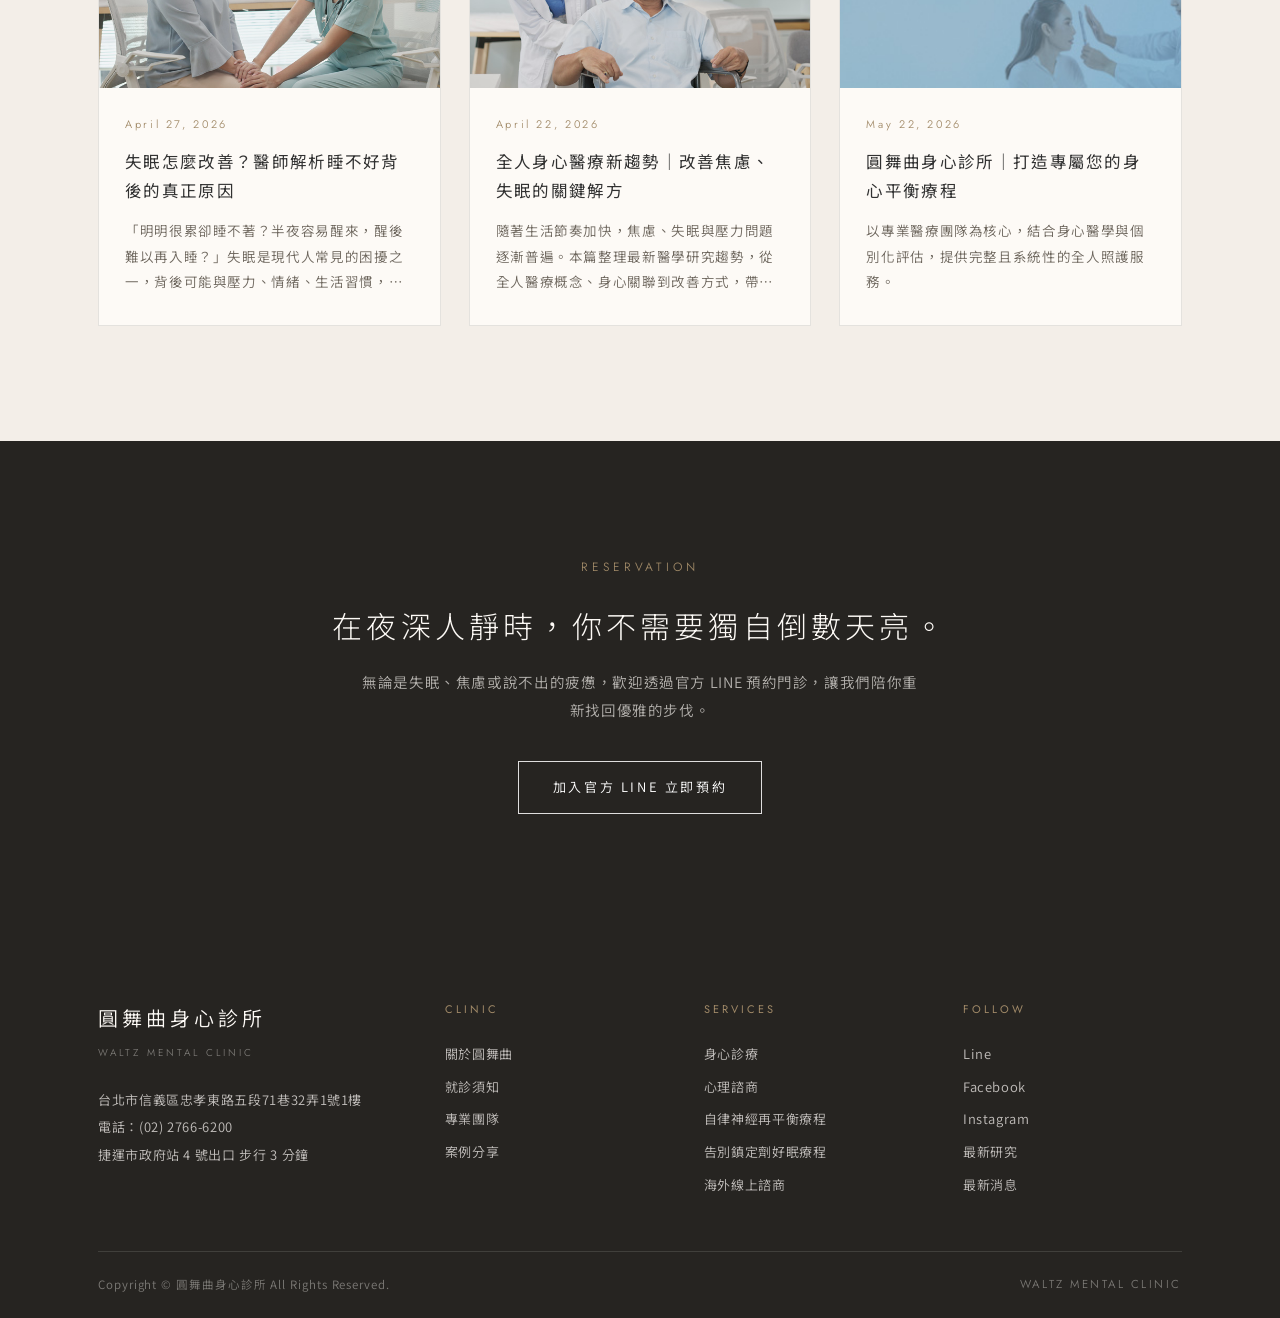
==== commit afa925b2: "頁首 Logo 旁加上「圓舞曲身心診所」文字 Co-Authored-By: Claude Fable 5 <noreply@anthropic.com>" ====
--- a/index.html
+++ b/index.html
@@ -13,7 +13,7 @@
 
 <header>
   <div class="wrap nav">
-    <a class="brand" href="index.html"><img src="images/logo-script.png" alt="Waltz 圓舞曲身心診所"></a>
+    <a class="brand" href="index.html"><img src="images/logo-script.png" alt="Waltz 圓舞曲身心診所"><span class="brand-name">圓舞曲身心診所</span></a>
     <nav class="menu">
       <a href="about.html">關於圓舞曲</a>
       <a href="instructions.html">就診須知</a>
--- a/css/style.css
+++ b/css/style.css
@@ -60,8 +60,13 @@
   display:flex; align-items:center; justify-content:space-between;
   height:76px;
 }
-.brand{ display:flex; align-items:center; flex-shrink:0; }
+.brand{ display:flex; align-items:center; gap:14px; flex-shrink:0; }
 .brand img{ height:52px; width:auto; display:block; }
+.brand .brand-name{
+  font-size:17px; letter-spacing:.18em; font-weight:500;
+  color:var(--ink); white-space:nowrap;
+}
+@media (max-width:480px){ .brand .brand-name{ display:none; } }
 nav.menu{
   display:flex; gap:clamp(10px,1.5vw,22px);
   font-size:13px; letter-spacing:.06em; white-space:nowrap;
